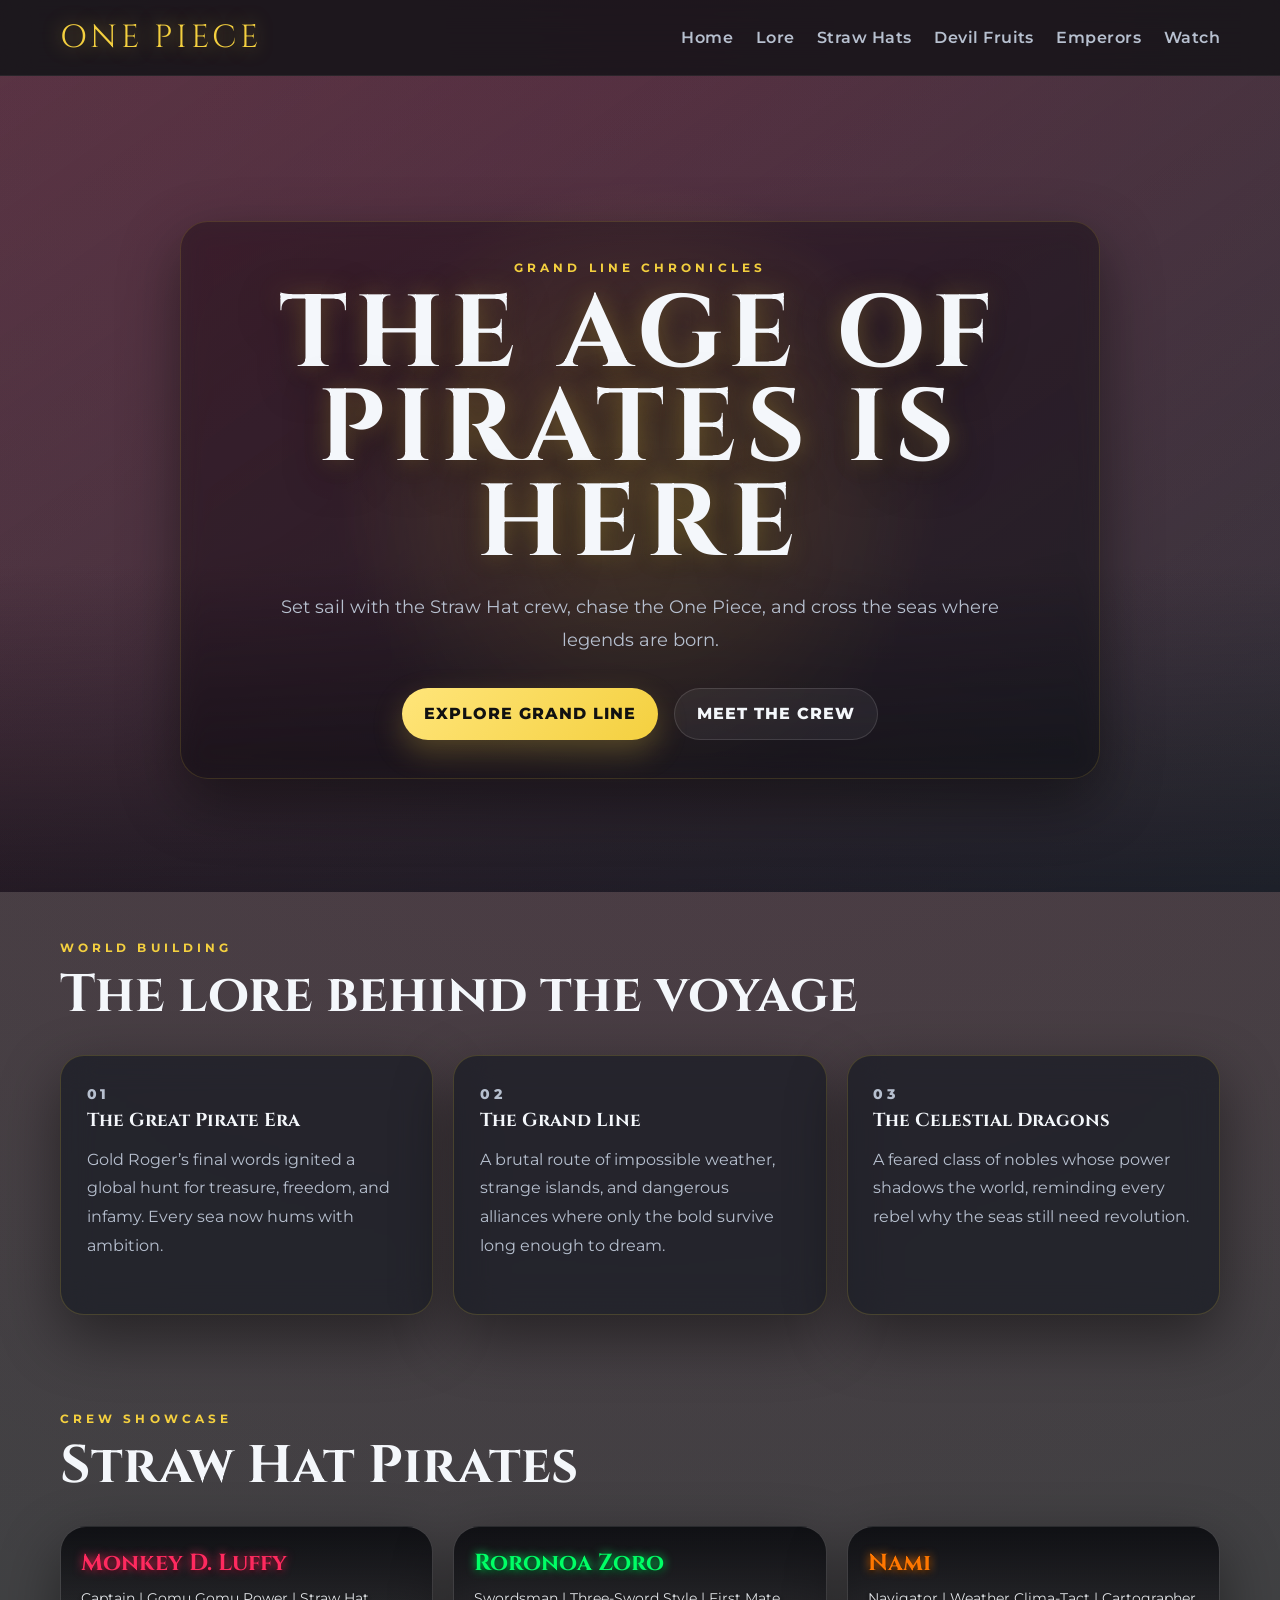
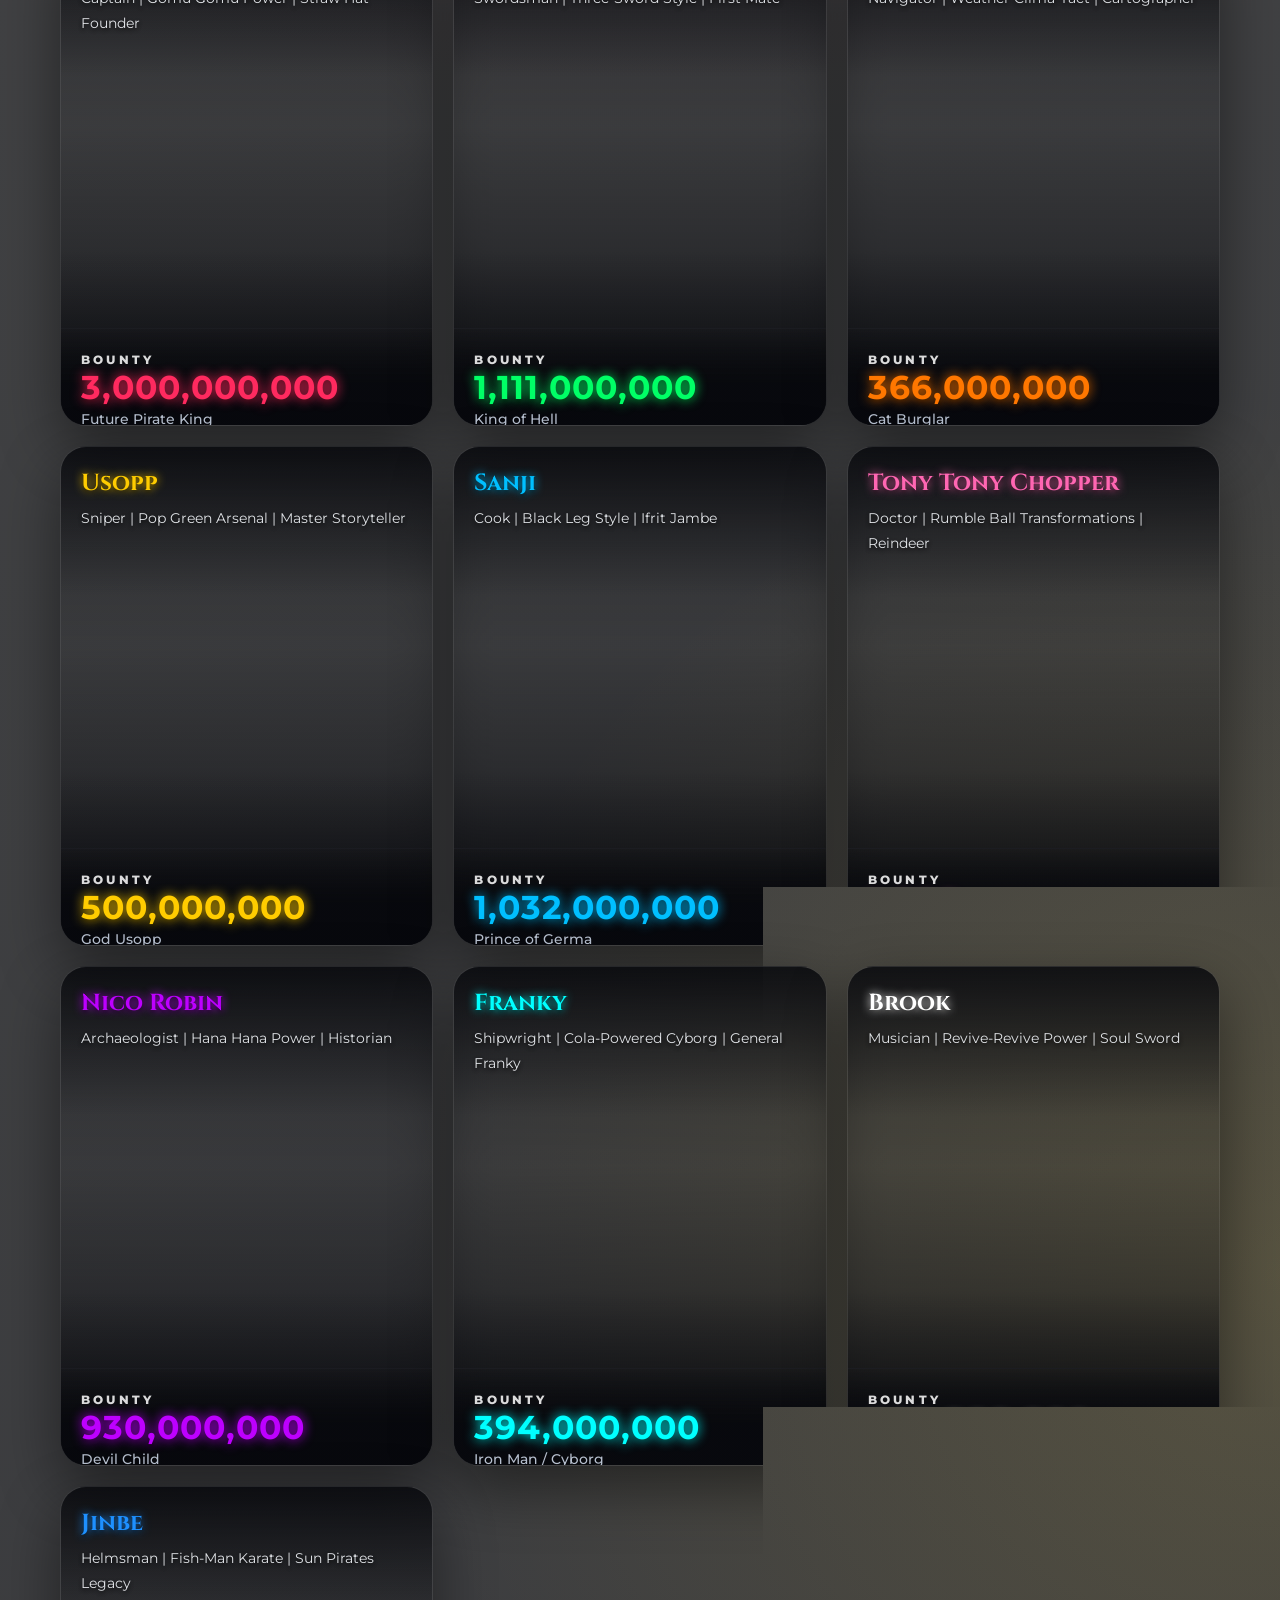
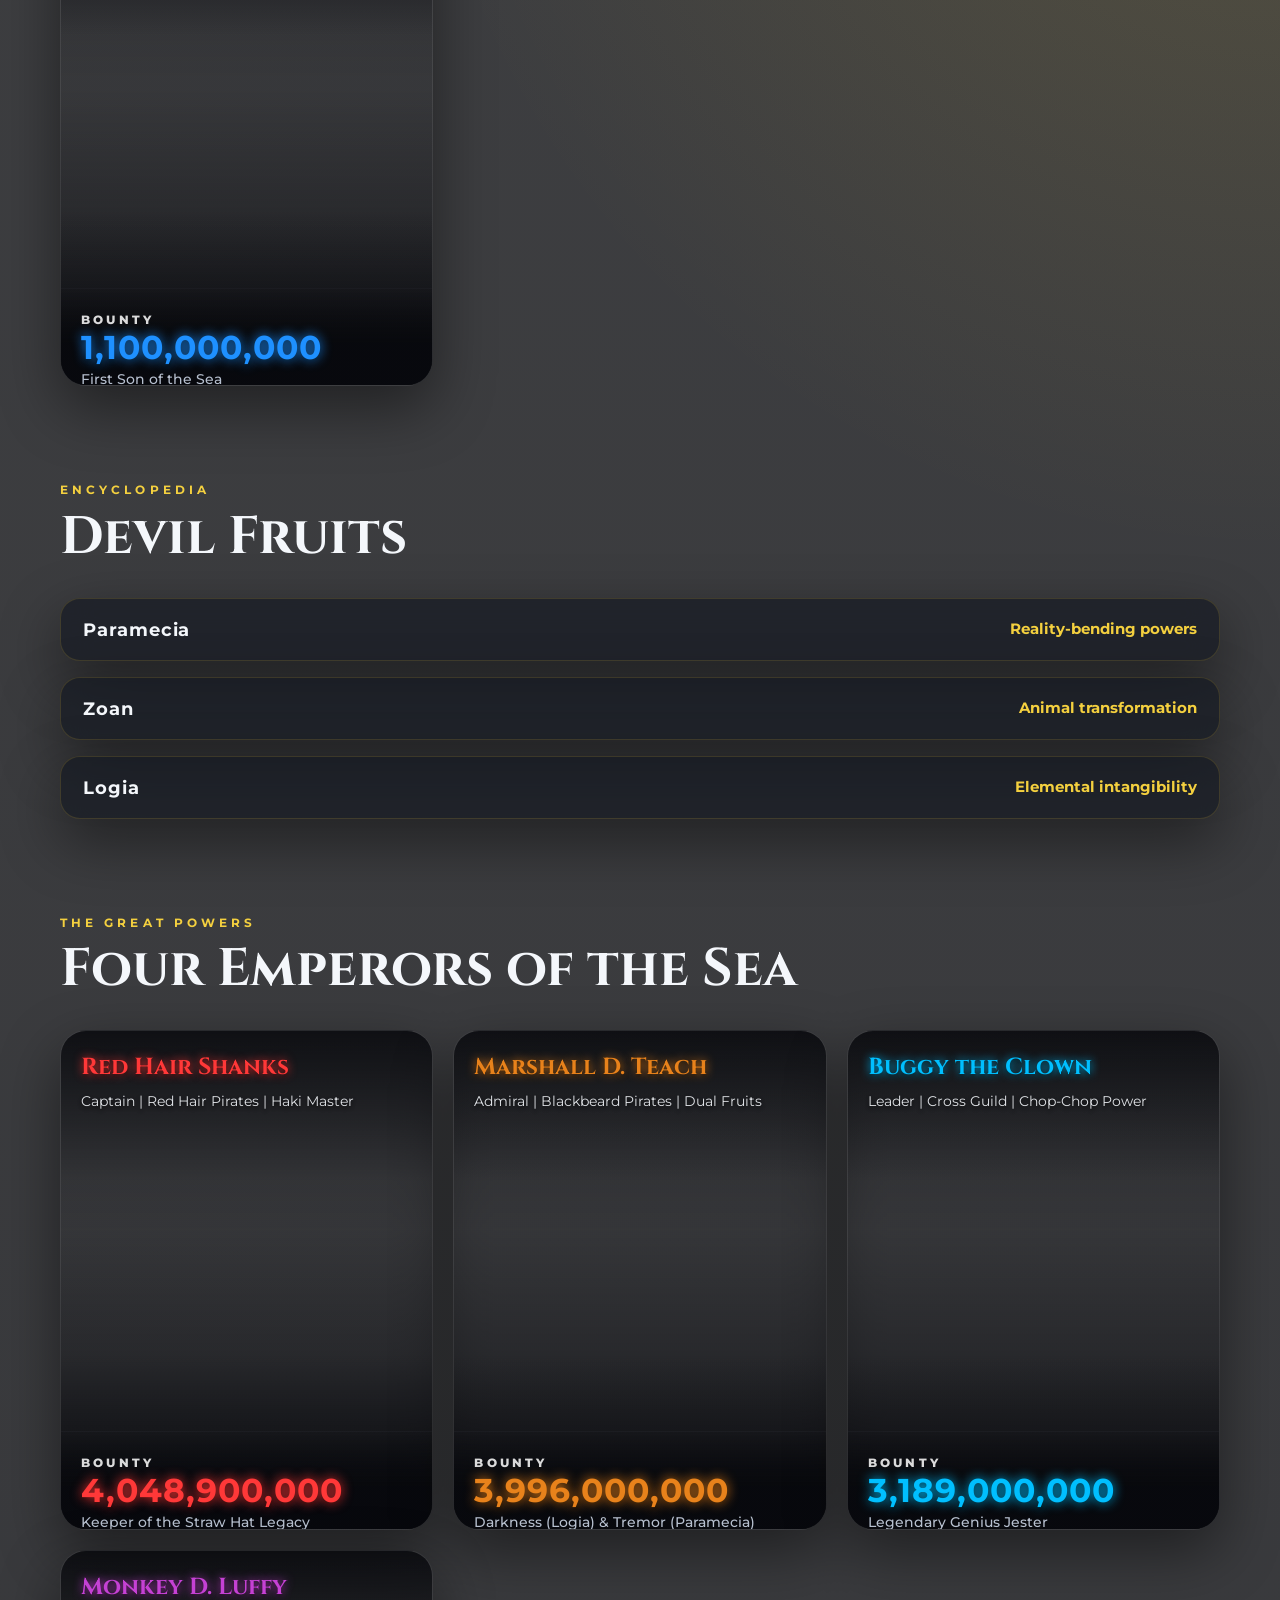
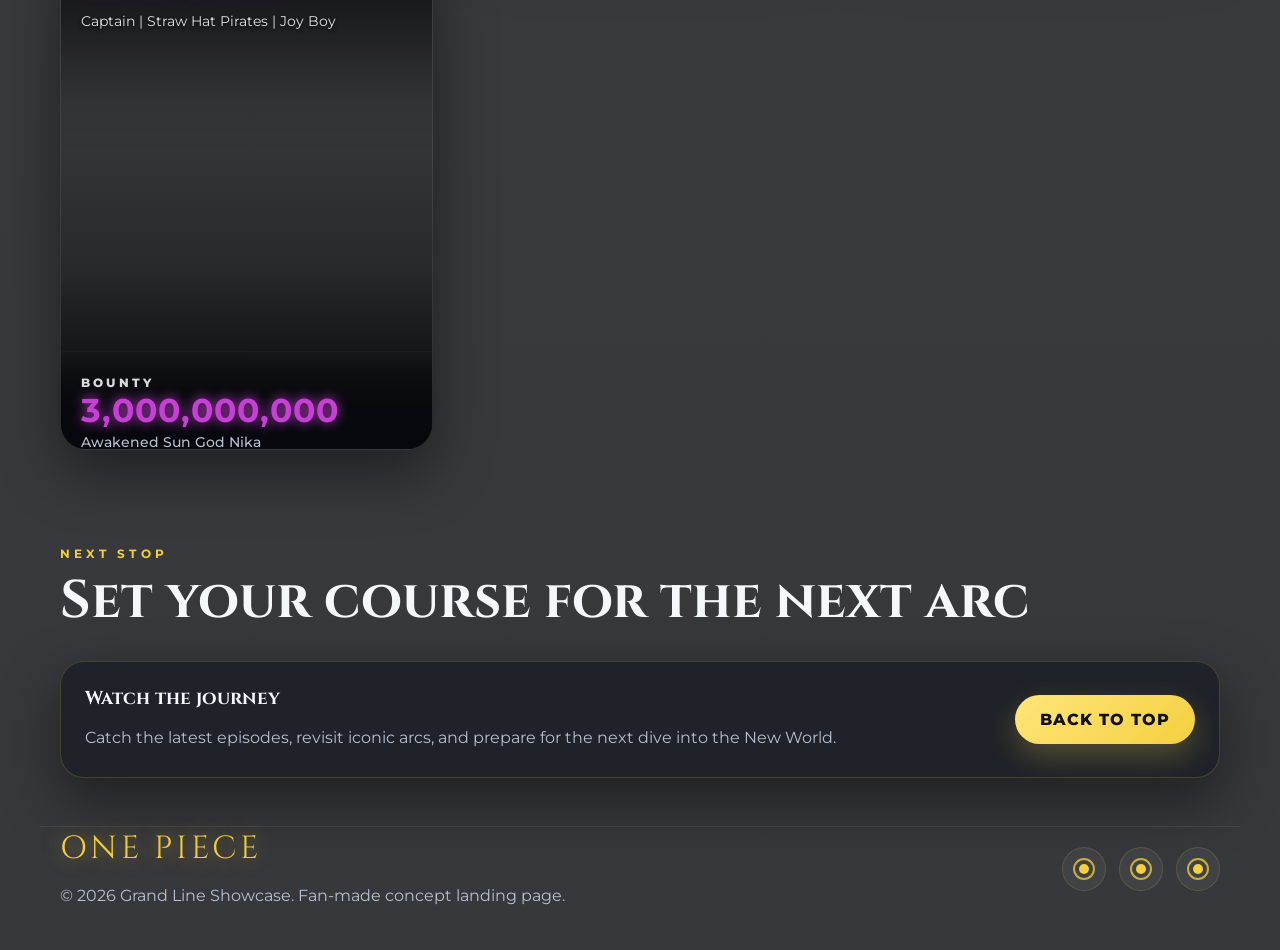
==== One_piece_project/index.html @ 63192078 "Initial commit" ====
<!DOCTYPE html>
<html lang="en">

<head>
  <meta charset="UTF-8" />
  <meta name="viewport" content="width=device-width, initial-scale=1.0" />
  <meta name="description" content="A premium One Piece anime showcase built with pure HTML and CSS." />
  <title>One Piece | Grand Line Showcase</title>
  <link rel="preconnect" href="https://fonts.googleapis.com" />
  <link rel="preconnect" href="https://fonts.gstatic.com" crossorigin />
  <link
    href="https://fonts.googleapis.com/css2?family=Cinzel:wght@600;700;800&family=Montserrat:wght@300;400;500;600;700;800&display=swap"
    rel="stylesheet" />
  <link rel="stylesheet" href="style.css" />
</head>

<body>
  <a class="skip-link" href="#home">Skip to content</a>

  <header class="site-header">
    <nav class="nav" aria-label="Primary">
      <a class="brand" href="#home" aria-label="One Piece home">One Piece</a>

      <input class="nav-toggle" type="checkbox" id="nav-toggle" />
      <label class="nav-burger" for="nav-toggle" aria-label="Open navigation menu">
        <span></span>
        <span></span>
        <span></span>
      </label>

      <div class="nav-panel">
        <a href="#home">Home</a>
        <a href="#lore">Lore</a>
        <a href="#straw-hats">Straw Hats</a>
        <a href="#devil-fruits">Devil Fruits</a>
        <a href="#emperors">Emperors</a>
        <a href="#watch">Watch</a>
      </div>
    </nav>
  </header>

  <main>
    <section class="hero" id="home">
      <div class="hero-overlay"></div>
      <div class="hero-content">
        <p class="eyebrow">Grand Line Chronicles</p>
        <h1>THE AGE OF PIRATES IS HERE</h1>
        <p class="hero-copy">
          Set sail with the Straw Hat crew, chase the One Piece, and cross the seas where legends are born.
        </p>
        <div class="hero-actions">
          <a class="primary-btn" href="#lore">Explore Grand Line</a>
          <a class="secondary-btn" href="#straw-hats">Meet the Crew</a>
        </div>
      </div>
    </section>

    <section class="lore section" id="lore">
      <div class="section-heading">
        <p class="eyebrow">World Building</p>
        <h2>The lore behind the voyage</h2>
      </div>

      <div class="lore-grid">
        <article class="glass-card lore-card">
          <p class="card-kicker">01</p>
          <h3>The Great Pirate Era</h3>
          <p>
            Gold Roger’s final words ignited a global hunt for treasure, freedom, and infamy. Every sea now hums with
            ambition.
          </p>
        </article>

        <article class="glass-card lore-card">
          <p class="card-kicker">02</p>
          <h3>The Grand Line</h3>
          <p>
            A brutal route of impossible weather, strange islands, and dangerous alliances where only the bold survive
            long enough to dream.
          </p>
        </article>

        <article class="glass-card lore-card">
          <p class="card-kicker">03</p>
          <h3>The Celestial Dragons</h3>
          <p>
            A feared class of nobles whose power shadows the world, reminding every rebel why the seas still need
            revolution.
          </p>
        </article>
      </div>
    </section>

    <section class="crew section" id="straw-hats">
      <div class="section-heading">
        <p class="eyebrow">Crew Showcase</p>
        <h2>Straw Hat Pirates</h2>
      </div>

      <div class="crew-grid">
        <article class="crew-card"
          style="--accent: #ff2a5f; --poster:url('https://i.pinimg.com/control1/1200x/0d/98/b2/0d98b2916254548f2c79a57eb8768969.jpg')">
          <div class="crew-copy">
            <h3>Monkey D. Luffy</h3>
            <p>Captain | Gomu Gomu Power | Straw Hat Founder</p>
          </div>
          <div class="crew-poster">
            <span>BOUNTY</span>
            <strong>3,000,000,000</strong>
            <small>Future Pirate King</small>
          </div>
        </article>

        <article class="crew-card"
          style="--accent: #00ff66; --poster:url('https://i.pinimg.com/control1/736x/79/e2/c9/79e2c9402014ead1eebf6c9f184c5bf8.jpg')">
          <div class="crew-copy">
            <h3>Roronoa Zoro</h3>
            <p>Swordsman | Three-Sword Style | First Mate</p>
          </div>
          <div class="crew-poster">
            <span>BOUNTY</span>
            <strong>1,111,000,000</strong>
            <small>King of Hell</small>
          </div>
        </article>

        <article class="crew-card"
          style="--accent: #ff7700; --poster:url('https://i.pinimg.com/736x/de/b2/83/deb2833ee3dcc0c9ed8d7eb5574eeac7.jpg')">
          <div class="crew-copy">
            <h3>Nami</h3>
            <p>Navigator | Weather Clima-Tact | Cartographer</p>
          </div>
          <div class="crew-poster">
            <span>BOUNTY</span>
            <strong>366,000,000</strong>
            <small>Cat Burglar</small>
          </div>
        </article>

        <article class="crew-card"
          style="--accent: #ffcc00; --poster:url('https://i.pinimg.com/736x/c3/71/21/c3712167467dfeb5bfb086f95f9ee2da.jpg')">
          <div class="crew-copy">
            <h3>Usopp</h3>
            <p>Sniper | Pop Green Arsenal | Master Storyteller</p>
          </div>
          <div class="crew-poster">
            <span>BOUNTY</span>
            <strong>500,000,000</strong>
            <small>God Usopp</small>
          </div>
        </article>

        <article class="crew-card"
          style="--accent: #00bfff; --poster:url('https://i.pinimg.com/control1/1200x/75/aa/c7/75aac75973bfaefd1bdece6f1c10f410.jpg')">
          <div class="crew-copy">
            <h3>Sanji</h3>
            <p>Cook | Black Leg Style | Ifrit Jambe</p>
          </div>
          <div class="crew-poster">
            <span>BOUNTY</span>
            <strong>1,032,000,000</strong>
            <small>Prince of Germa</small>
          </div>
        </article>

        <article class="crew-card"
          style="--accent: #ff66b2; --poster:url('https://i.pinimg.com/736x/4e/e4/1a/4ee41a73dc63cb9dbe7a14209a19e8fc.jpg')">
          <div class="crew-copy">
            <h3>Tony Tony Chopper</h3>
            <p>Doctor | Rumble Ball Transformations | Reindeer</p>
          </div>
          <div class="crew-poster">
            <span>BOUNTY</span>
            <strong>1,000</strong>
            <small>Cotton Candy Lover</small>
          </div>
        </article>

        <article class="crew-card"
          style="--accent: #bd00ff; --pos: center 12%; --size: 112%; --poster:url('https://i.pinimg.com/736x/8c/4c/41/8c4c41f3e3d12c5d47944c942e78e432.jpg')">
          <div class="crew-copy">
            <h3>Nico Robin</h3>
            <p>Archaeologist | Hana Hana Power | Historian</p>
          </div>
          <div class="crew-poster">
            <span>BOUNTY</span>
            <strong>930,000,000</strong>
            <small>Devil Child</small>
          </div>
        </article>

        <article class="crew-card"
          style="--accent: #00ffff; --pos: center 10%; --size: 135%; --poster:url('https://i.pinimg.com/736x/bf/6a/cd/bf6acd283b518e45255a3cf7fa15df5a.jpg')">
          <div class="crew-copy">
            <h3>Franky</h3>
            <p>Shipwright | Cola-Powered Cyborg | General Franky</p>
          </div>
          <div class="crew-poster">
            <span>BOUNTY</span>
            <strong>394,000,000</strong>
            <small>Iron Man / Cyborg</small>
          </div>
        </article>

        <article class="crew-card"
          style="--accent: #ffffff; --poster:url('https://i.pinimg.com/736x/8e/3a/92/8e3a92987d8522843d68a106fd947cb1.jpg')">
          <div class="crew-copy">
            <h3>Brook</h3>
            <p>Musician | Revive-Revive Power | Soul Sword</p>
          </div>
          <div class="crew-poster">
            <span>BOUNTY</span>
            <strong>383,000,000</strong>
            <small>Soul King</small>
          </div>
        </article>

        <article class="crew-card"
          style="--accent: #1e90ff; --pos: center 8%; --size: 105%; --poster:url('https://i.pinimg.com/736x/2c/d9/0b/2cd90bb04478a6b76ad833992d1bc5d5.jpg')">
          <div class="crew-copy">
            <h3>Jinbe</h3>
            <p>Helmsman | Fish-Man Karate | Sun Pirates Legacy</p>
          </div>
          <div class="crew-poster">
            <span>BOUNTY</span>
            <strong>1,100,000,000</strong>
            <small>First Son of the Sea</small>
          </div>
        </article>
      </div>
    </section>

    <section class="fruits section" id="devil-fruits">
      <div class="section-heading">
        <p class="eyebrow">Encyclopedia</p>
        <h2>Devil Fruits</h2>
      </div>

      <div class="fruit-list">
        <details class="fruit-item">
          <summary>
            <span>Paramecia</span>
            <strong>Reality-bending powers</strong>
          </summary>
          <div class="fruit-body">
            <div class="fruit-body-content">
              <p>
                The most varied class, turning bodies, environments, and concepts into weapons, shields, and impossible
                advantages.
              </p>
              <div class="crew-grid" style="margin-top: 1.5rem;">
                <article class="crew-card"
                  style="--accent: #6320b0; --poster:url('https://i.pinimg.com/736x/59/66/cf/5966cfa4166a72b6a3dac4d65f5d1330.jpg')">
                  <div class="crew-copy">
                    <h3>Gomu Gomu no Mi</h3>
                    <p>Paramecia | Rubber Body | Gum-Gum Fruit</p>
                  </div>
                  <div class="crew-poster">
                    <span>OWNER</span>
                    <strong>MONKEY D. LUFFY</strong>
                    <small>Gear 5 / Sun God Nika</small>
                  </div>
                </article>

                <article class="crew-card"
                  style="--accent: #ff00ff; --poster:url('https://i.pinimg.com/736x/e4/40/84/e4408456e95edbd719a3e07bcf74c1aa.jpg')">
                  <div class="crew-copy">
                    <h3>Hana Hana no Mi</h3>
                    <p>Paramecia | Limb Duplication | Flower-Flower Fruit</p>
                  </div>
                  <div class="crew-poster">
                    <span>OWNER</span>
                    <strong>NICO ROBIN</strong>
                    <small>Mil Fleur / Demonio Fleur</small>
                  </div>
                </article>

                <article class="crew-card"
                  style="--accent: #ff921e; --poster:url('https://i.pinimg.com/736x/51/63/c4/5163c478c6ad918270355472f964f9c4.jpg')">
                  <div class="crew-copy">
                    <h3>Yomi Yomi no Mi</h3>
                    <p>Paramecia | Resurrection & Soul | Revive-Revive Fruit</p>
                  </div>
                  <div class="crew-poster">
                    <span>OWNER</span>
                    <strong>BROOK</strong>
                    <small>Soul King / Underworld Cold</small>
                  </div>
                </article>
              </div>
            </div>
          </div>
        </details>

        <details class="fruit-item">
          <summary>
            <span>Zoan</span>
            <strong>Animal transformation</strong>
          </summary>
          <div class="fruit-body">
            <div class="fruit-body-content">
              <p>
                Zoan users gain forms that enhance strength, speed, and instinct, ranging from beasts to ancient and
                mythical legends.
              </p>
              <div class="crew-grid" style="margin-top: 1.5rem;">
                <article class="crew-card"
                  style="--accent: #c33700; --poster:url('https://i.pinimg.com/736x/d9/70/e9/d970e9136dccf686787995110e401bb8.jpg ')">
                  <div class="crew-copy">
                    <h3>Hito Hito no Mi</h3>
                    <p>Zoan | Human Transformation | Human-Human Fruit</p>
                  </div>
                  <div class="crew-poster">
                    <span>OWNER</span>
                    <strong>TONY TONY CHOPPER</strong>
                    <small>Rumble Ball / Monster Point</small>
                  </div>
                </article>

                <article class="crew-card"
                  style="--accent: #008cff; --poster:url('https://i.pinimg.com/736x/ec/b6/b3/ecb6b3eaf78f70aa186f7bccc1319fa6.jpg')">
                  <div class="crew-copy">
                    <h3>Uo Uo no Mi</h3>
                    <p>Mythical Zoan | Azure Dragon | Fish-Fish Fruit</p>
                  </div>
                  <div class="crew-poster">
                    <span>OWNER</span>
                    <strong>KAIDO</strong>
                    <small>Governor-General of Beast Pirates</small>
                  </div>
                </article>

                <article class="crew-card"
                  style="--accent: #c8a207; --poster:url('https://i.pinimg.com/736x/1c/bb/a7/1cbba770fd8095b89ff0a5bc4f7b85eb.jpg')">
                  <div class="crew-copy">
                    <h3>Neko Neko no Mi</h3>
                    <p>Ancient Zoan | Leopard Form | Cat-Cat Fruit</p>
                  </div>
                  <div class="crew-poster">
                    <span>OWNER</span>
                    <strong>ROB LUCCI</strong>
                    <small>CP0 Aegis / Awakened Form</small>
                  </div>
                </article>
              </div>
            </div>
          </div>
        </details>

        <details class="fruit-item">
          <summary>
            <span>Logia</span>
            <strong>Elemental intangibility</strong>
          </summary>
          <div class="fruit-body">
            <div class="fruit-body-content">
              <p>
                The rarest and most feared class, letting users become and control natural elements while slipping
                through
                ordinary attacks.
              </p>
              <div class="crew-grid" style="margin-top: 1.5rem;">
                <article class="crew-card"
                  style="--accent: #ff7700; --poster:url('https://i.pinimg.com/1200x/12/d3/b5/12d3b5ed5f7f48ac5672822d164d10af.jpg')">
                  <div class="crew-copy">
                    <h3>Mera Mera no Mi</h3>
                    <p>Logia | Fire Manipulation | Flame-Flame Fruit</p>
                  </div>
                  <div class="crew-poster">
                    <span>OWNER</span>
                    <strong>PORTGAS D. ACE / SABO</strong>
                    <small>Fire Fist Legacy</small>
                  </div>
                </article>

                <article class="crew-card"
                  style="--accent: #f5e340; --poster:url('https://i.pinimg.com/736x/0e/2f/6e/0e2f6ee75b08ff58e2efd01ef58ebc0b.jpg')">
                  <div class="crew-copy">
                    <h3>Goro Goro no Mi</h3>
                    <p>Logia | Lightning Manipulation | Rumble-Rumble Fruit</p>
                  </div>
                  <div class="crew-poster">
                    <span>OWNER</span>
                    <strong>ENEL</strong>
                    <small>God of Skypeia</small>
                  </div>
                </article>

                <article class="crew-card"
                  style="--accent: #00bfff; --pos: center 10%; --size: 100%; --poster:url('https://i.pinimg.com/736x/e8/81/01/e8810153aed2476a3967aba5f41d735d.jpg')">
                  <div class="crew-copy">
                    <h3>Hie Hie no Mi</h3>
                    <p>Logia | Ice Manipulation | Chilly-Chilly Fruit</p>
                  </div>
                  <div class="crew-poster">
                    <span>OWNER</span>
                    <strong>KUZAN (AOKIJI)</strong>
                    <small>Former Marine Admiral</small>
                  </div>
                </article>
              </div>
            </div>
          </div>
        </details>
      </div>
    </section>

    <section class="emperors section" id="emperors">
      <div class="section-heading">
        <p class="eyebrow">The Great Powers</p>
        <h2>Four Emperors of the Sea</h2>
      </div>

      <div class="crew-grid">
        <article class="crew-card"
          style="--accent: #ff3838; --pos: center 10%; --size: 105%; --poster:url('https://i.pinimg.com/1200x/5c/38/fc/5c38fcfe181a1da8b511775e30042b33.jpg')">
          <div class="crew-copy">
            <h3>Red Hair Shanks</h3>
            <p>Captain | Red Hair Pirates | Haki Master</p>
          </div>
          <div class="crew-poster">
            <span>BOUNTY</span>
            <strong>4,048,900,000</strong>
            <small>Keeper of the Straw Hat Legacy</small>
          </div>
        </article>

        <article class="crew-card"
          style="--accent: #e8821b; --pos: center center; --size: 100%; --poster:url('https://i.pinimg.com/736x/ae/48/21/ae4821082e01e00bd6d40dceca36c486.jpg')">
          <div class="crew-copy">
            <h3>Marshall D. Teach</h3>
            <p>Admiral | Blackbeard Pirates | Dual Fruits</p>
          </div>
          <div class="crew-poster">
            <span>BOUNTY</span>
            <strong>3,996,000,000</strong>
            <small>Darkness (Logia) & Tremor (Paramecia)</small>
          </div>
        </article>

        <article class="crew-card"
          style="--accent: #00bfff; --pos: center 10%; --size: 110%; --poster:url('https://i.pinimg.com/1200x/56/d0/48/56d048036052e2cf4f2c29efa29275af.jpg')">
          <div class="crew-copy">
            <h3>Buggy the Clown</h3>
            <p>Leader | Cross Guild | Chop-Chop Power</p>
          </div>
          <div class="crew-poster">
            <span>BOUNTY</span>
            <strong>3,189,000,000</strong>
            <small>Legendary Genius Jester</small>
          </div>
        </article>

        <article class="crew-card"
          style="--accent: #c541d4; --pos: center center; --size: 100%; --poster:url('https://i.pinimg.com/736x/c1/ef/c5/c1efc52a0399b7d95535c2b8f6a9f58b.jpg')">
          <div class="crew-copy">
            <h3>Monkey D. Luffy</h3>
            <p>Captain | Straw Hat Pirates | Joy Boy</p>
          </div>
          <div class="crew-poster">
            <span>BOUNTY</span>
            <strong>3,000,000,000</strong>
            <small>Awakened Sun God Nika</small>
          </div>
        </article>
      </div>
    </section>

    <section class="watch section" id="watch">
      <div class="section-heading">
        <p class="eyebrow">Next Stop</p>
        <h2>Set your course for the next arc</h2>
      </div>

      <div class="watch-panel glass-card">
        <div>
          <h3>Watch the journey</h3>
          <p>
            Catch the latest episodes, revisit iconic arcs, and prepare for the next dive into the New World.
          </p>
        </div>
        <a class="primary-btn" href="#home">Back to Top</a>
      </div>
    </section>
  </main>

  <footer class="site-footer">
    <div>
      <a class="brand footer-brand" href="#home">One Piece</a>
      <p>© 2026 Grand Line Showcase. Fan-made concept landing page.</p>
    </div>

    <div class="socials" aria-label="Social links">
      <a href="#home" aria-label="Twitter"><span></span></a>
      <a href="#home" aria-label="Instagram"><span></span></a>
      <a href="#home" aria-label="YouTube"><span></span></a>
    </div>
  </footer>

  <script>
    document.querySelectorAll('.fruit-item').forEach(item => {
      let timeoutId = null;

      item.addEventListener('mouseenter', () => {
        if (timeoutId) {
          clearTimeout(timeoutId);
          timeoutId = null;
        }
        item.open = true;
        item.classList.remove('is-closing');
      });

      item.addEventListener('mouseleave', () => {
        item.classList.add('is-closing');
        timeoutId = setTimeout(() => {
          if (item.classList.contains('is-closing')) {
            item.open = false;
            item.classList.remove('is-closing');
          }
        }, 1000); // Wait for the 400ms CSS height transition to complete
      });
    });

    // Mouse-following spotlight glow effect for character and fruit cards
    document.querySelectorAll('.crew-card').forEach(card => {
      card.addEventListener('mousemove', e => {
        const rect = card.getBoundingClientRect();
        const x = e.clientX - rect.left;
        const y = e.clientY - rect.top;
        card.style.setProperty('--mouse-x', `${x}px`);
        card.style.setProperty('--mouse-y', `${y}px`);
      });
    });
  </script>
</body>

</html>
---- One_piece_project/style.css ----
:root {
  --bg: #0b0c10;
  --surface: #11151f;
  --surface-2: #1f2833;
  --gold: #f4d03f;
  --crimson: #900c3f;
  --text: #f4f7fb;
  --muted: #b7c0cf;
  --glass: rgba(17, 21, 31, 0.62);
  --border: rgba(244, 208, 63, 0.18);
  --shadow: 0 22px 60px rgba(0, 0, 0, 0.45);
}

* {
  box-sizing: border-box;
}

html {
  scroll-behavior: smooth;
}

body {
  margin: 0;
  font-family: "Montserrat", sans-serif;
  color: var(--text);
  background:
    radial-gradient(circle at top, rgba(144, 12, 63, 0.22), transparent 30%),
    radial-gradient(circle at right, rgba(244, 208, 63, 0.14), transparent 28%),
    linear-gradient(180deg, rgba(5, 6, 8, 0.75) 0%, rgba(11, 12, 16, 0.82) 100%),
    url("https://i.pinimg.com/control1/1200x/5a/e1/8a/5ae18af98ec476fa6701081726a29485.jpg") center/cover fixed;
  overflow-x: hidden;
}

body::before {
  content: "";
  position: fixed;
  inset: 0;
  pointer-events: none;
  background-image: linear-gradient(rgba(255, 255, 255, 0.025) 1px, transparent 1px), linear-gradient(90deg, rgba(255, 255, 255, 0.025) 1px, transparent 1px);
  background-size: 48px 48px;
  mask-image: linear-gradient(180deg, rgba(0, 0, 0, 0.7), transparent 90%);
  opacity: 0.4;
}

img {
  max-width: 100%;
  display: block;
}

a {
  color: inherit;
  text-decoration: none;
}

.skip-link {
  position: absolute;
  top: -100px;
  left: 16px;
  z-index: 1000;
  padding: 0.75rem 1rem;
  background: var(--gold);
  color: #111;
  border-radius: 999px;
  transition: top 0.2s ease;
}

.skip-link:focus {
  top: 16px;
}

.site-header {
  position: sticky;
  top: 0;
  z-index: 100;
  backdrop-filter: blur(16px);
  background: rgba(8, 9, 13, 0.7);
  border-bottom: 1px solid rgba(255, 255, 255, 0.06);
}

.nav {
  max-width: 1200px;
  margin: 0 auto;
  padding: 1rem 1.25rem;
  display: flex;
  align-items: center;
  justify-content: space-between;
  gap: 1rem;
}

.brand {
  font-family: "Cinzel", serif;
  font-size: clamp(1.35rem, 3vw, 2rem);
  letter-spacing: 0.12em;
  text-transform: uppercase;
  color: var(--gold);
  text-shadow: 0 0 18px rgba(244, 208, 63, 0.55);
}

.nav-toggle {
  display: none;
}

.nav-burger {
  display: none;
  width: 48px;
  height: 48px;
  border-radius: 14px;
  border: 1px solid rgba(244, 208, 63, 0.22);
  background: rgba(255, 255, 255, 0.03);
  align-items: center;
  justify-content: center;
  gap: 5px;
  flex-direction: column;
  cursor: pointer;
}

.nav-burger span {
  display: block;
  width: 20px;
  height: 2px;
  background: var(--text);
  border-radius: 99px;
  transition: transform 0.25s ease, opacity 0.25s ease;
}

.nav-panel {
  display: flex;
  align-items: center;
  gap: 1.4rem;
}

.nav-panel a {
  position: relative;
  color: var(--muted);
  font-weight: 600;
  letter-spacing: 0.03em;
  transition: color 0.2s ease;
}

.nav-panel a::after {
  content: "";
  position: absolute;
  left: 0;
  bottom: -0.35rem;
  width: 100%;
  height: 2px;
  background: linear-gradient(90deg, transparent, var(--gold), transparent);
  transform: scaleX(0);
  transform-origin: center;
  transition: transform 0.25s ease;
}

.nav-panel a:hover,
.nav-panel a:focus-visible {
  color: var(--text);
}

.nav-panel a:hover::after,
.nav-panel a:focus-visible::after {
  transform: scaleX(1);
}

.hero {
  min-height: calc(100vh - 84px);
  position: relative;
  display: grid;
  place-items: center;
  padding: 6rem 1.25rem 4rem;
  isolation: isolate;
  background: transparent;
}

.hero::after {
  content: "";
  position: absolute;
  inset: 0;
  background: radial-gradient(circle at center, rgba(244, 208, 63, 0.18), transparent 40%), linear-gradient(180deg, transparent 60%, rgba(11, 12, 16, 0.85));
  z-index: -1;
}

.hero-overlay {
  position: absolute;
  inset: 0;
  background: linear-gradient(145deg, rgba(144, 12, 63, 0.18), rgba(31, 40, 51, 0.45));
  mix-blend-mode: screen;
}

.hero-content {
  position: relative;
  max-width: 920px;
  text-align: center;
  padding: clamp(1.4rem, 3vw, 2.4rem);
  border: 1px solid rgba(244, 208, 63, 0.14);
  background: rgba(8, 9, 13, 0.38);
  backdrop-filter: blur(12px);
  box-shadow: var(--shadow);
  border-radius: 28px;
  animation: riseIn 0.8s ease both;
}

.eyebrow {
  margin: 0 0 0.8rem;
  color: var(--gold);
  text-transform: uppercase;
  letter-spacing: 0.34em;
  font-size: 0.75rem;
  font-weight: 700;
}

.hero h1 {
  margin: 0;
  font-family: "Cinzel", serif;
  font-size: clamp(3rem, 8vw, 6.7rem);
  line-height: 0.92;
  letter-spacing: 0.08em;
  text-transform: uppercase;
  text-shadow: 0 0 24px rgba(244, 208, 63, 0.28), 0 12px 40px rgba(0, 0, 0, 0.5);
}

.hero-copy {
  max-width: 720px;
  margin: 1.2rem auto 0;
  color: var(--muted);
  font-size: clamp(1rem, 1.7vw, 1.15rem);
  line-height: 1.8;
}

.hero-actions {
  display: flex;
  justify-content: center;
  flex-wrap: wrap;
  gap: 1rem;
  margin-top: 2rem;
}

.primary-btn,
.secondary-btn {
  display: inline-flex;
  align-items: center;
  justify-content: center;
  min-width: 180px;
  padding: 0.95rem 1.4rem;
  border-radius: 999px;
  font-weight: 800;
  letter-spacing: 0.06em;
  text-transform: uppercase;
  transition: transform 0.25s ease, box-shadow 0.25s ease, background 0.25s ease;
}

.primary-btn {
  color: #111;
  background: linear-gradient(135deg, #ffe57a, var(--gold));
  box-shadow: 0 12px 30px rgba(244, 208, 63, 0.25);
}

.secondary-btn {
  color: var(--text);
  background: rgba(255, 255, 255, 0.06);
  border: 1px solid rgba(255, 255, 255, 0.12);
}

.primary-btn:hover,
.primary-btn:focus-visible,
.secondary-btn:hover,
.secondary-btn:focus-visible {
  transform: translateY(-3px);
}

.primary-btn:hover,
.primary-btn:focus-visible {
  box-shadow: 0 16px 34px rgba(244, 208, 63, 0.36);
}

.section {
  max-width: 1200px;
  margin: 0 auto;
  padding: 3rem 1.25rem;
}

.section-heading {
  margin-bottom: 2rem;
}

.section-heading h2 {
  margin: 0;
  font-family: "Cinzel", serif;
  font-size: clamp(2rem, 5vw, 3.3rem);
  line-height: 1.05;
}

.lore-grid,
.crew-grid {
  display: grid;
  gap: 1.25rem;
}

.lore-grid {
  grid-template-columns: repeat(3, minmax(0, 1fr));
}

.glass-card {
  border: 1px solid var(--border);
  background: var(--glass);
  backdrop-filter: blur(16px);
  box-shadow: var(--shadow);
}

.lore-card {
  min-height: 260px;
  padding: 1.6rem;
  border-radius: 24px;
  transition: transform 0.3s ease, box-shadow 0.3s ease, border-color 0.3s ease;
}

.lore-card:hover {
  transform: translateY(-8px);
  border-color: rgba(244, 208, 63, 0.42);
  box-shadow: 0 24px 54px rgba(0, 0, 0, 0.52), 0 0 0 1px rgba(244, 208, 63, 0.08);
}

.card-kicker {
  margin: 0 0 1rem;
  color: rgba(244, 208, 63, 0.5);
  font-size: 0.9rem;
  font-weight: 800;
  letter-spacing: 0.25em;
}

.lore-card h3,
.crew-copy h3,
.watch-panel h3 {
  margin: 0 0 0.8rem;
  font-family: "Cinzel", serif;
}

.lore-card p,
.crew-copy p,
.watch-panel p,
.fruit-body p,
.site-footer p {
  margin: 0;
  color: var(--muted);
  line-height: 1.8;
}

.crew-grid {
  grid-template-columns: repeat(auto-fit, minmax(330px, 1fr));
}

.crew-card {
  position: relative;
  min-height: 500px;
  border-radius: 26px;
  overflow: hidden;
  border: 1px solid rgba(255, 255, 255, 0.08);
  background:
    linear-gradient(180deg, rgba(11, 12, 16, 0.3) 0%, rgba(11, 12, 16, 0.1) 40%, rgba(11, 12, 16, 0.75) 100%),
    var(--poster) var(--pos, center) / var(--size, cover);
  box-shadow: var(--shadow);
  isolation: isolate;
  transition: transform 0.3s cubic-bezier(0.25, 1, 0.5, 1), box-shadow 0.3s ease, border-color 0.3s ease;
}

.crew-card:hover {
  transform: translateY(-8px);
  border-color: var(--accent, var(--gold));
  box-shadow: 0 20px 45px rgba(0, 0, 0, 0.6), 0 0 20px var(--accent);
}

.crew-card::before {
  content: "";
  position: absolute;
  inset: 0;
  background: radial-gradient(300px circle at var(--mouse-x, -999px) var(--mouse-y, -999px),
      color-mix(in srgb, var(--accent, var(--gold)) 50%, transparent),
      transparent 70%);
  z-index: 1;
  pointer-events: none;
  opacity: 0;
  transition: opacity 0.4s ease;
}

.crew-card:hover::before {
  opacity: 1;
}

.crew-card::after {
  content: "";
  position: absolute;
  inset: 0;
  background: linear-gradient(180deg, rgba(8, 9, 13, 0.8) 0%, rgba(8, 9, 13, 0) 30%, rgba(8, 9, 13, 0) 65%, rgba(8, 9, 13, 0.95) 100%);
  z-index: 0;
  pointer-events: none;
}

.crew-copy,
.crew-poster {
  position: absolute;
  left: 0;
  right: 0;
  z-index: 2;
  padding: 1.25rem 1.25rem 1.4rem;
}

.crew-copy {
  top: 0;
}

.crew-copy h3 {
  margin: 0 0 0.4rem;
  font-family: "Cinzel", serif;
  font-size: 1.45rem;
  font-weight: 700;
  color: var(--accent, var(--gold));
  text-shadow: 0 0 10px var(--accent), 0 2px 4px rgba(0, 0, 0, 0.95);
}

.crew-copy p {
  margin: 0;
  font-size: 0.88rem;
  color: var(--text);
  opacity: 0.9;
  text-shadow: 0 2px 4px rgba(0, 0, 0, 0.95);
}

.crew-poster {
  bottom: 0;
  transform: translateY(24px);
  background: linear-gradient(180deg, transparent 0%, rgba(8, 9, 13, 0.95) 45%);
  border-top: 1px solid rgba(255, 255, 255, 0.08);
  transition: transform 0.3s ease, border-top-color 0.3s ease;
}

.crew-poster span {
  display: inline-block;
  margin-bottom: 0.25rem;
  color: #fff;
  font-size: 0.72rem;
  font-weight: 800;
  letter-spacing: 0.28em;
  opacity: 0.85;
}

.crew-poster strong {
  display: block;
  font-size: clamp(1.6rem, 2.6vw, 2.4rem);
  line-height: 1;
  letter-spacing: 0.03em;
  color: var(--accent, var(--text));
  text-shadow: 0 0 12px var(--accent), 0 2px 4px rgba(0, 0, 0, 0.95);
}

.crew-poster small {
  display: block;
  margin-top: 0.45rem;
  color: var(--muted);
  font-weight: 500;
  font-size: 0.85rem;
}

.crew-card:hover .crew-poster,
.crew-card:focus-within .crew-poster {
  transform: translateY(0);
  border-top-color: var(--accent, rgba(255, 255, 255, 0.15));
}

.fruit-list {
  display: grid;
  gap: 1rem;
}

.fruit-item {
  border-radius: 20px;
  overflow: hidden;
  border: 1px solid rgba(244, 208, 63, 0.15);
  background: var(--glass);
  backdrop-filter: blur(16px);
  box-shadow: var(--shadow);
  transition: border-color 0.4s cubic-bezier(0.25, 1, 0.5, 1);
}

.fruit-item summary {
  list-style: none;
  cursor: pointer;
  padding: 1.25rem 1.4rem;
  display: flex;
  align-items: center;
  justify-content: space-between;
  gap: 1rem;
  font-weight: 700;
  transition: background 0.4s cubic-bezier(0.25, 1, 0.5, 1);
}

.fruit-item summary::-webkit-details-marker {
  display: none;
}

.fruit-item summary span {
  font-size: 1.1rem;
  letter-spacing: 0.05em;
}

.fruit-item summary strong {
  color: var(--gold);
  font-size: 0.92rem;
  font-weight: 700;
}

.fruit-body {
  display: grid;
  grid-template-rows: 0fr;
  transition: grid-template-rows 0.4s cubic-bezier(0.25, 1, 0.5, 1), padding 0.4s ease, opacity 0.3s ease;
  overflow: hidden;
  padding: 0 1.4rem;
  opacity: 0;
}

.fruit-item[open] .fruit-body {
  grid-template-rows: 1fr;
  padding: 0 1.4rem 1.6rem;
  opacity: 1;
}

.fruit-item.is-closing .fruit-body {
  grid-template-rows: 0fr;
  padding: 0 1.4rem 0;
  opacity: 0;
}

.fruit-body-content {
  min-height: 0;
}

.fruit-item[open] {
  border-color: rgba(244, 208, 63, 0.42);
}

.fruit-item.is-closing {
  border-color: rgba(244, 208, 63, 0.15);
}

.fruit-item[open] summary {
  background: linear-gradient(90deg, rgba(244, 208, 63, 0.12), transparent);
}

.fruit-item.is-closing summary {
  background: transparent;
}

.watch-panel {
  padding: 1.5rem;
  border-radius: 24px;
  display: flex;
  align-items: center;
  justify-content: space-between;
  gap: 1.5rem;
}

.site-footer {
  max-width: 1200px;
  margin: 0 auto;
  padding: 0 1.25rem 2.5rem;
  display: flex;
  align-items: center;
  justify-content: space-between;
  gap: 1.5rem;
  border-top: 1px solid rgba(255, 255, 255, 0.08);
}

.footer-brand {
  display: inline-block;
  margin-bottom: 0.75rem;
}

.socials {
  display: flex;
  gap: 0.8rem;
}

.socials a {
  position: relative;
  width: 44px;
  height: 44px;
  display: grid;
  place-items: center;
  border-radius: 50%;
  background: rgba(255, 255, 255, 0.05);
  border: 1px solid rgba(244, 208, 63, 0.15);
  overflow: hidden;
}

.socials a::before {
  content: "";
  position: absolute;
  inset: 10px;
  border-radius: 50%;
  border: 2px solid rgba(244, 208, 63, 0.75);
}

.socials a::after {
  content: "";
  position: absolute;
  width: 10px;
  height: 10px;
  border-radius: 50%;
  background: var(--gold);
}

.socials a span {
  position: absolute;
  inset: 0;
  background: linear-gradient(135deg, transparent 40%, rgba(244, 208, 63, 0.4) 50%, transparent 60%);
  transform: translateX(-120%);
  transition: transform 0.45s ease;
}

.socials a:hover span,
.socials a:focus-visible span {
  transform: translateX(120%);
}

@keyframes riseIn {
  from {
    opacity: 0;
    transform: translateY(28px);
  }

  to {
    opacity: 1;
    transform: translateY(0);
  }
}

@media (max-width: 1080px) {

  .lore-grid,
  .crew-grid {
    grid-template-columns: repeat(2, minmax(0, 1fr));
  }

  .lore-grid article:last-child {
    grid-column: span 2;
  }
}

@media (max-width: 820px) {
  .nav-burger {
    display: inline-flex;
  }

  .nav-panel {
    position: absolute;
    top: calc(100% + 1px);
    left: 0;
    right: 0;
    padding: 1rem 1.25rem 1.25rem;
    display: grid;
    gap: 0.9rem;
    background: rgba(8, 9, 13, 0.96);
    border-bottom: 1px solid rgba(255, 255, 255, 0.06);
    transform: translateY(-16px);
    opacity: 0;
    pointer-events: none;
    transition: opacity 0.25s ease, transform 0.25s ease;
  }

  .nav-panel a {
    padding: 0.85rem 0.25rem;
  }

  /* Pure CSS mobile menu toggle: the checkbox state controls the menu visibility. */
  .nav-toggle:checked~.nav-panel {
    opacity: 1;
    transform: translateY(0);
    pointer-events: auto;
  }

  .nav-toggle:checked+.nav-burger span:nth-child(1) {
    transform: translateY(7px) rotate(45deg);
  }

  .nav-toggle:checked+.nav-burger span:nth-child(2) {
    opacity: 0;
  }

  .nav-toggle:checked+.nav-burger span:nth-child(3) {
    transform: translateY(-7px) rotate(-45deg);
  }

  .hero {
    background-attachment: scroll;
  }

  .watch-panel,
  .site-footer {
    flex-direction: column;
    align-items: flex-start;
  }
}

@media (max-width: 640px) {
  .section {
    padding: 2.5rem 1rem;
  }

  .lore-grid,
  .crew-grid {
    grid-template-columns: 1fr;
  }

  .lore-grid article:last-child {
    grid-column: auto;
  }

  .hero {
    min-height: calc(100vh - 72px);
    padding-top: 5rem;
  }

  .hero h1 {
    letter-spacing: 0.04em;
  }

  .hero-actions,
  .watch-panel {
    width: 100%;
  }

  .primary-btn,
  .secondary-btn {
    width: 100%;
  }

  .fruit-item summary {
    align-items: flex-start;
    flex-direction: column;
  }
}
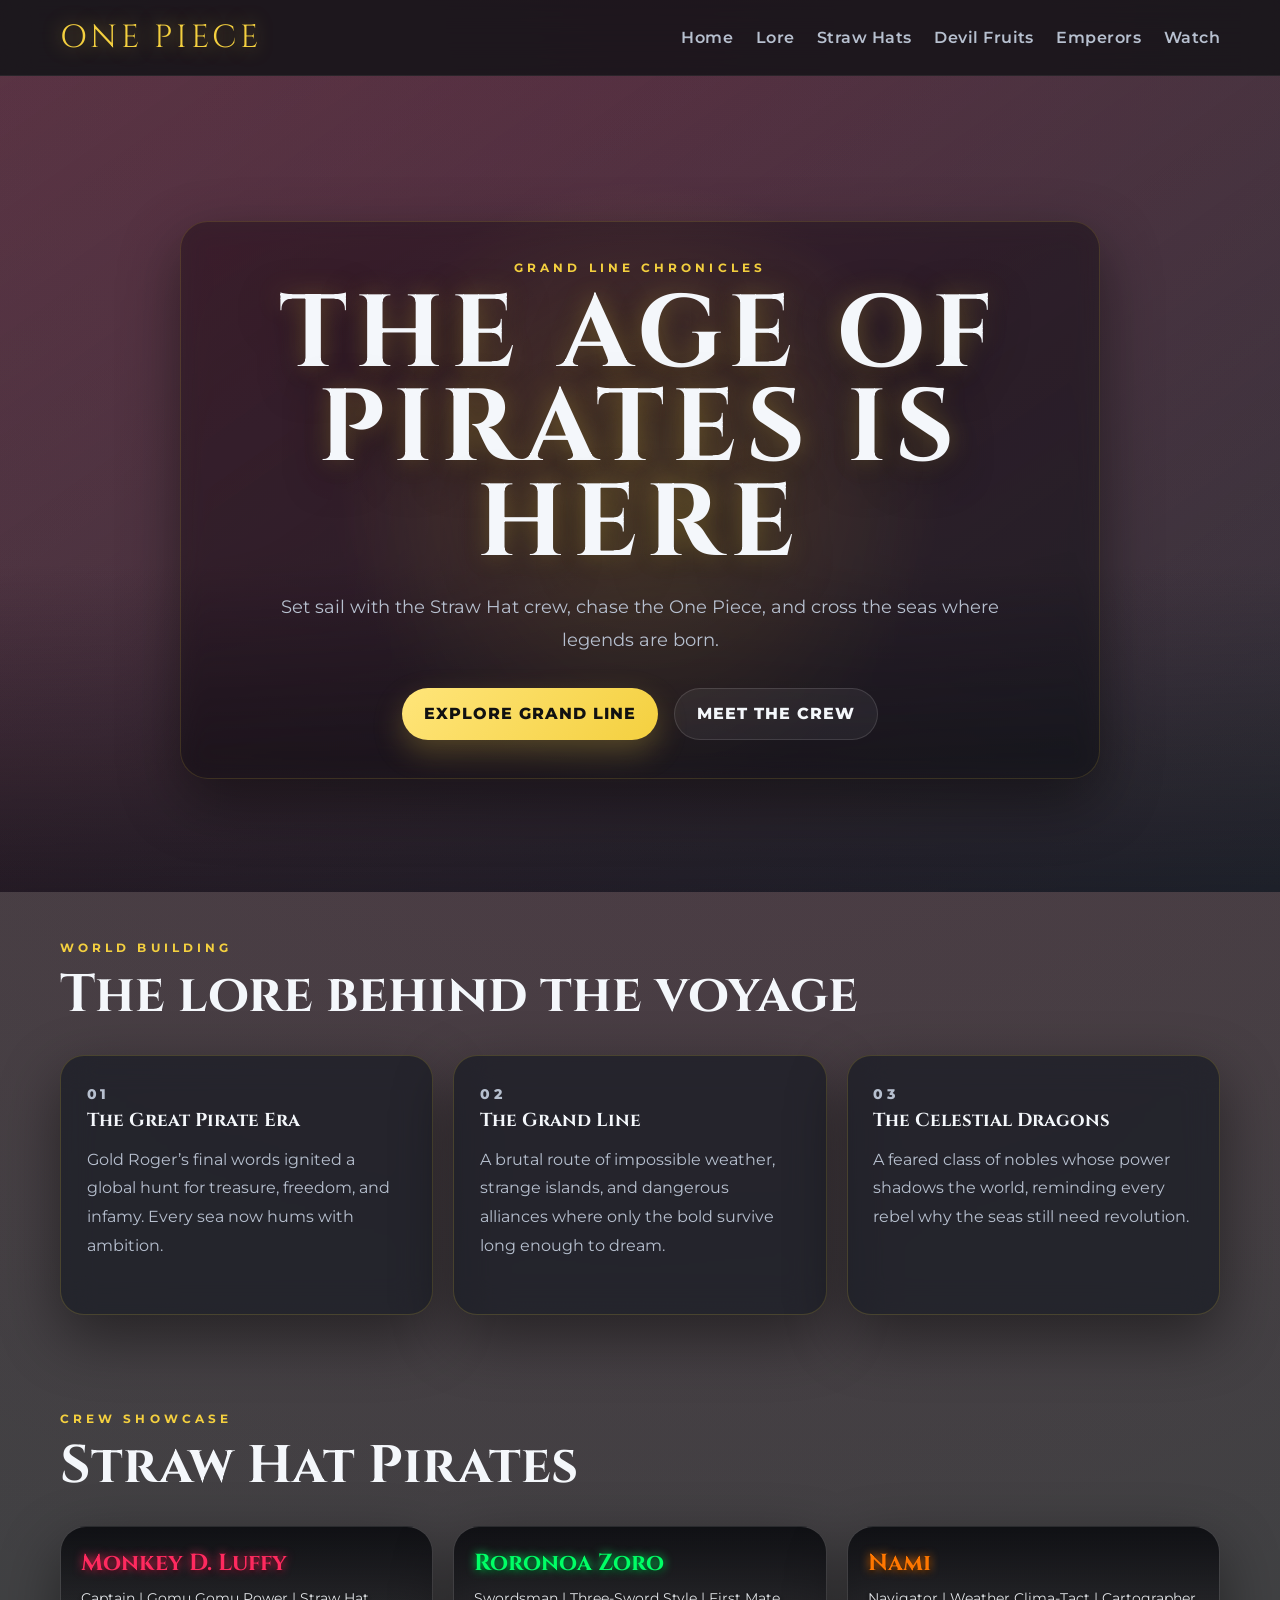
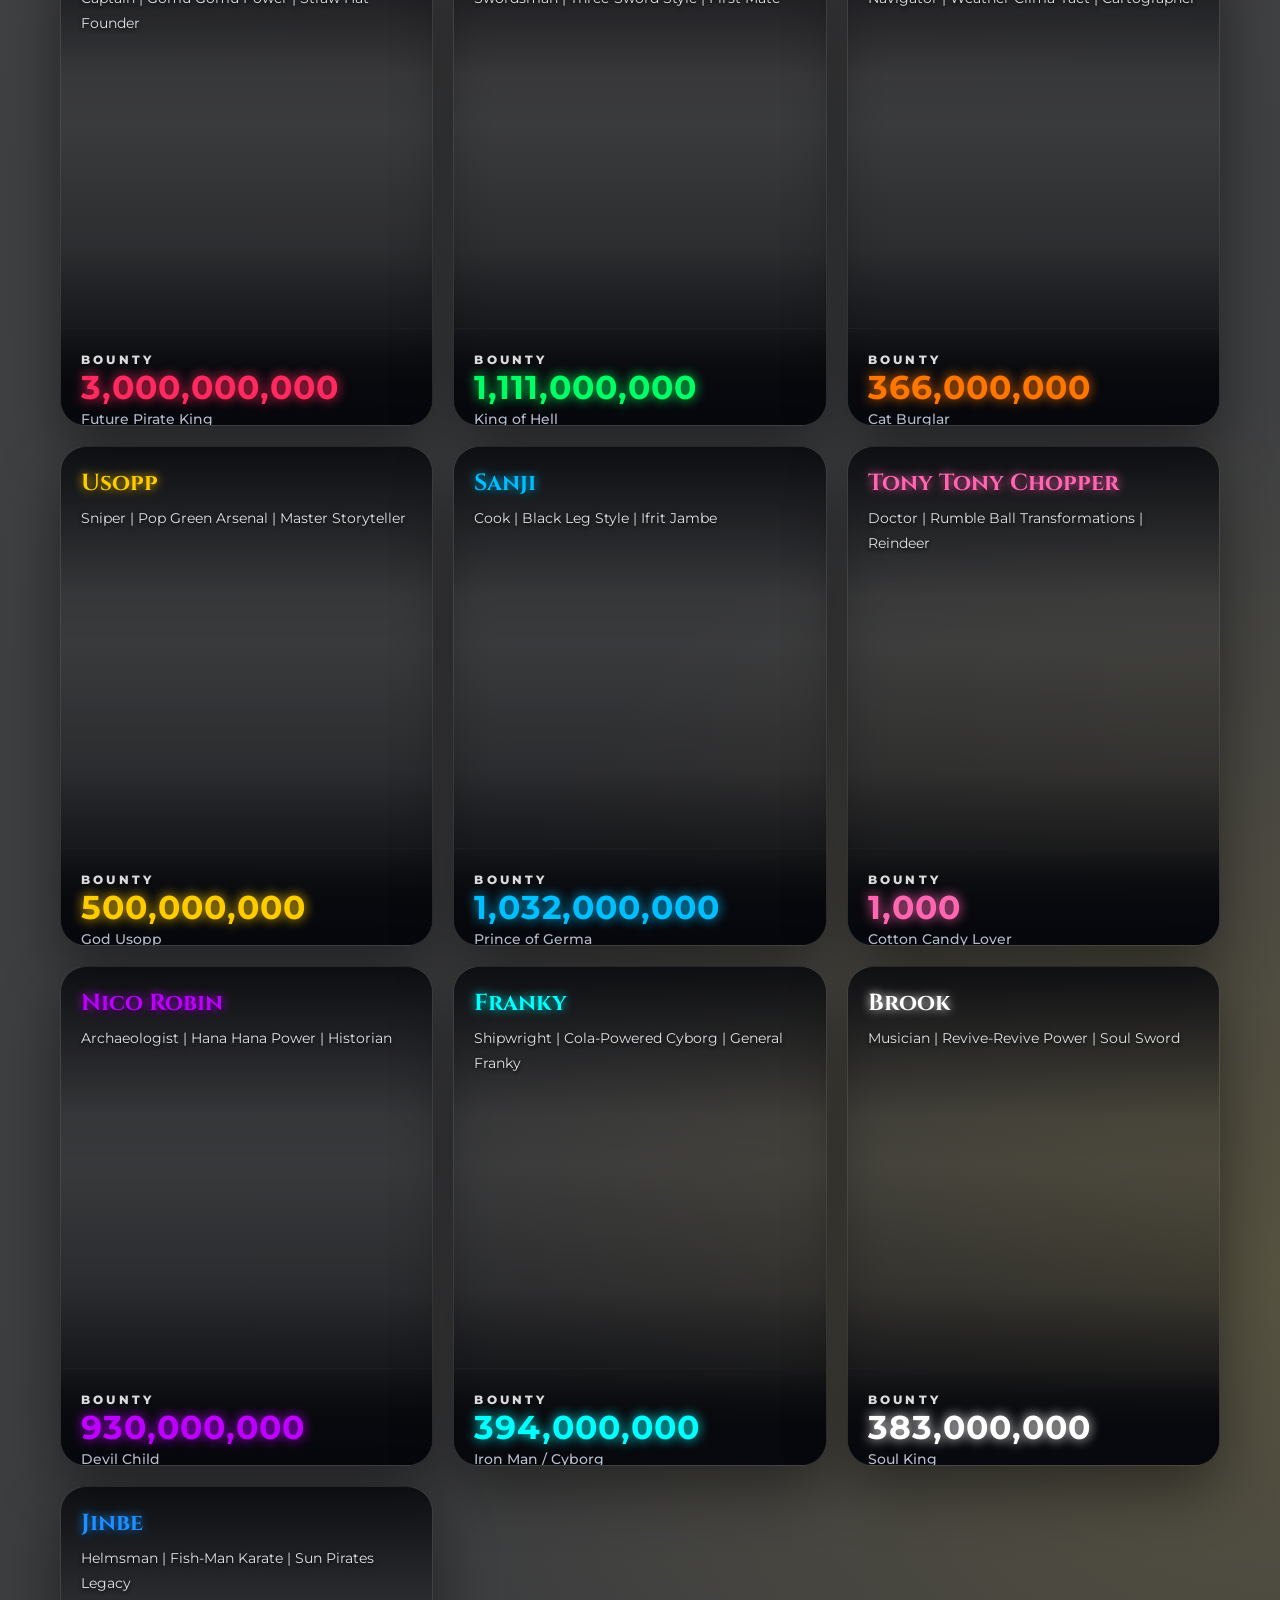
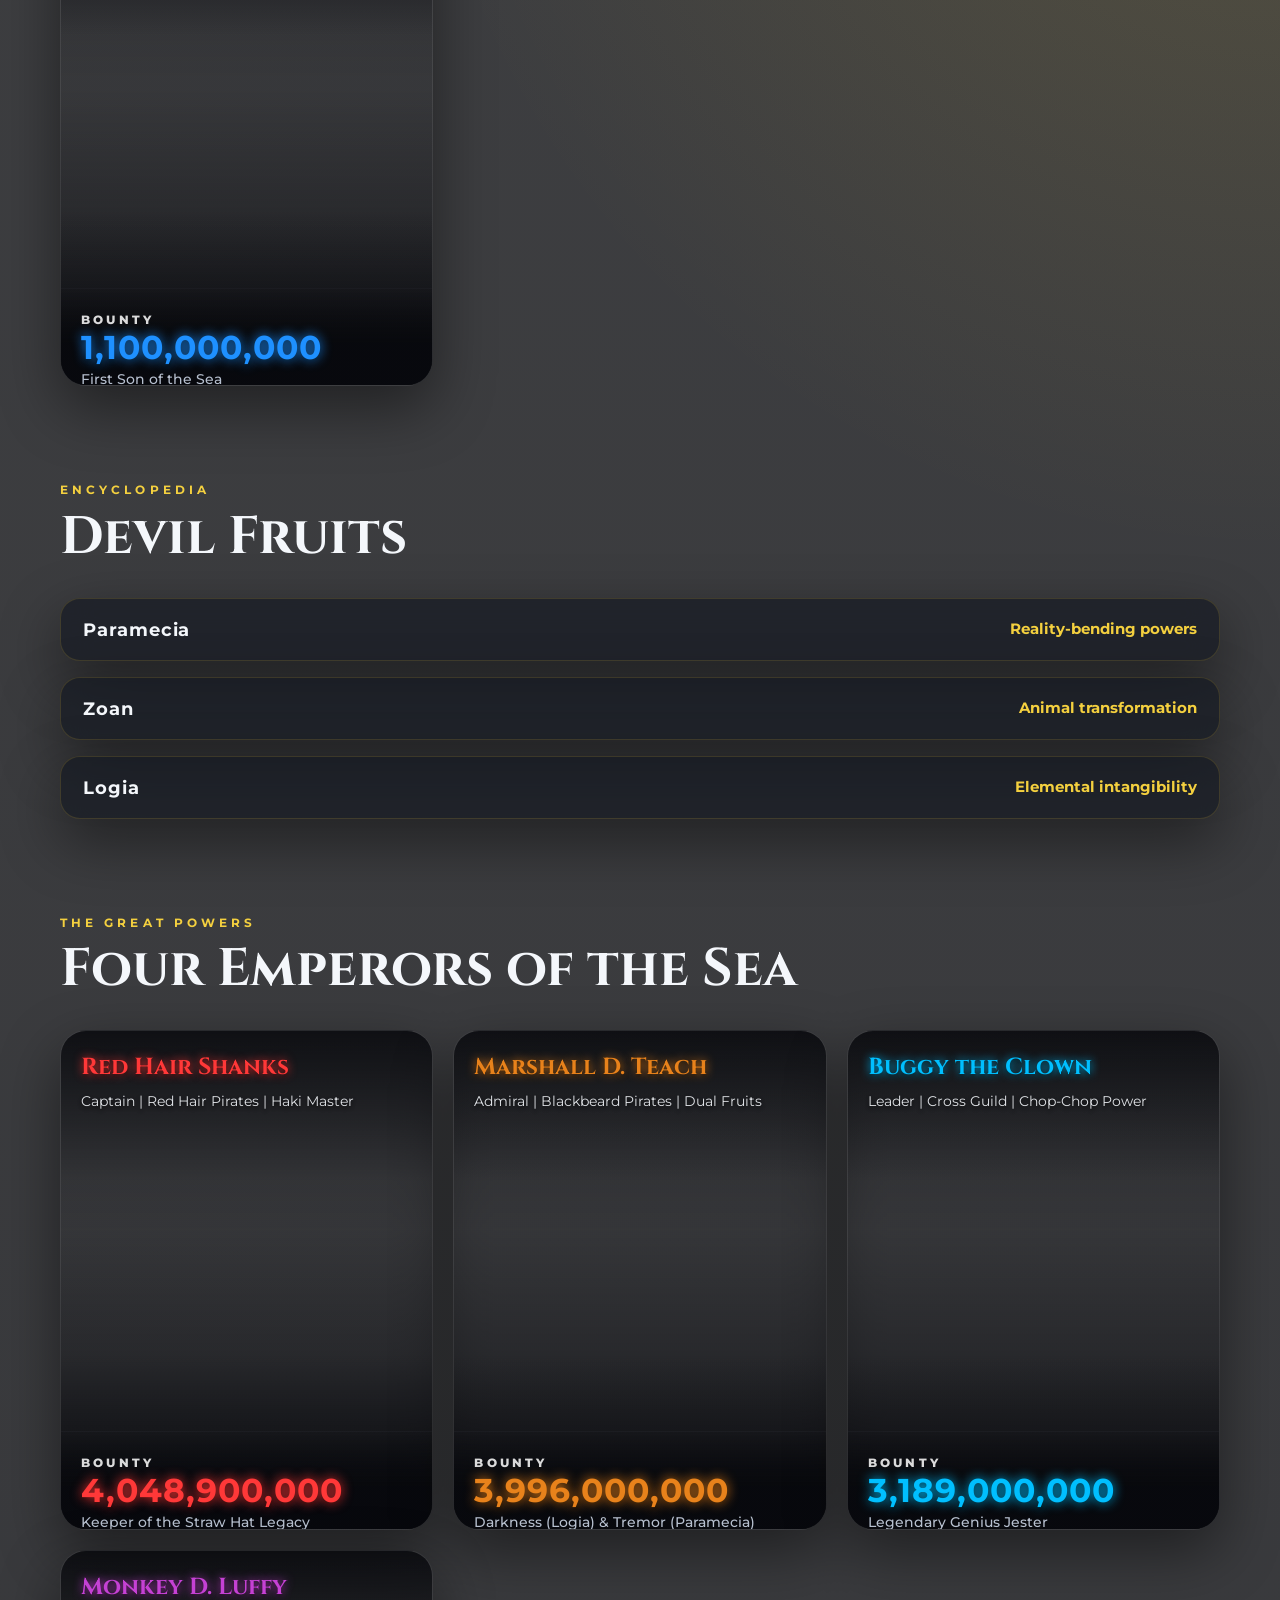
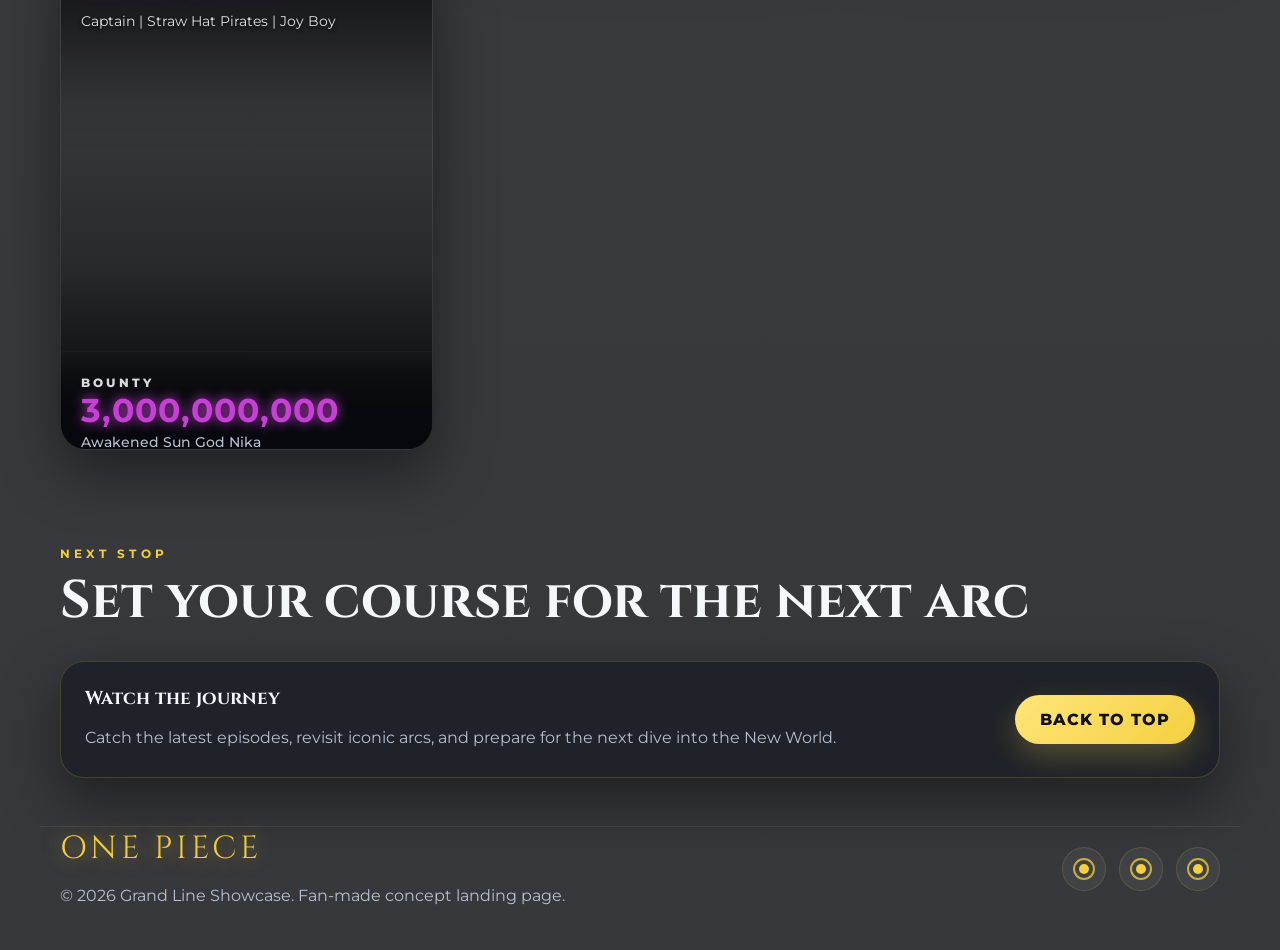
==== commit ef1eb801: "update favicon" ====
--- a/One_piece_project/index.html
+++ b/One_piece_project/index.html
@@ -12,6 +12,8 @@
     href="https://fonts.googleapis.com/css2?family=Cinzel:wght@600;700;800&family=Montserrat:wght@300;400;500;600;700;800&display=swap"
     rel="stylesheet" />
   <link rel="stylesheet" href="style.css" />
+  <link rel="icon" type="image/svg+xml"
+    href="data:image/svg+xml,<svg xmlns=%22http://www.w3.org/2000/svg%22 viewBox=%220 0 100 100%22><text y=%22.9em%22 font-size=%2290%22>🏴‍☠️</text></svg>" />
 </head>
 
 <body>
